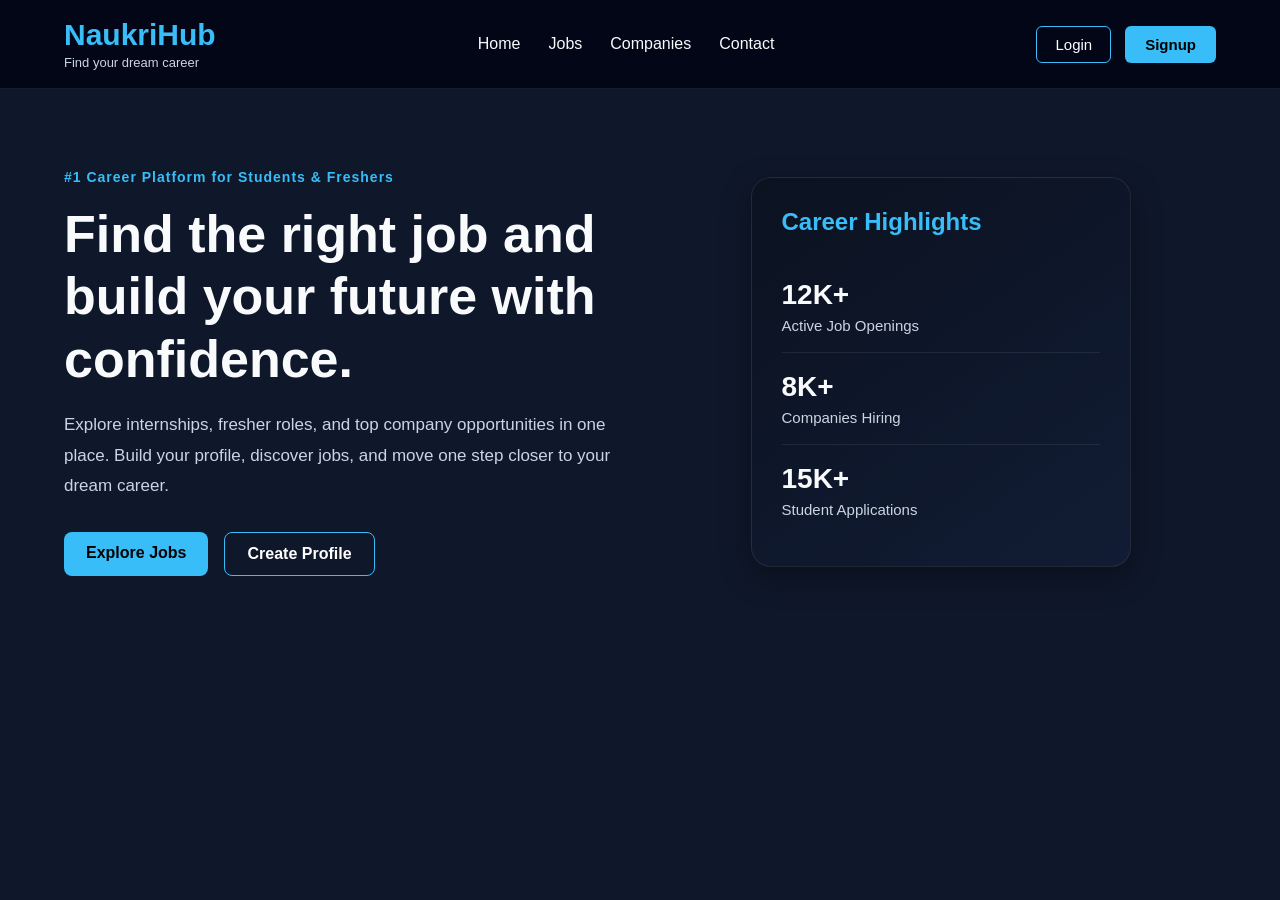
==== index.html @ 84130ef9 "navbar hero-section" ====
<!DOCTYPE html>
<html lang="en">
<head>
    <meta charset="UTF-8">
    <meta name="viewport" content="width=device-width, initial-scale=1.0">
    <title>NaukriHub</title>
    <link rel="stylesheet" href="css/style.css">

</head>
<body>
    <nav class="navbar">
    <div class="container">
        
        <div class="nav-left">
            <h1 class="logo">NaukriHub</h1>
            <p class="tagline">Find your dream career</p>
        </div>

        <ul class="nav-links">
            <li><a href="#">Home</a></li>
            <li><a href="jobs.html">Jobs</a></li>
            <li><a href="companies.html">Companies</a></li>
            <li><a href="contact.html">Contact</a></li>
        </ul>

        <div class="nav-buttons">
            <a href="login.html" class="login-btn">Login</a>
            <a href="signup.html" class="signup-btn">Signup</a>
        </div>

    </div>
</nav>

<section class="hero">
    <div class="container hero-container">

        <div class="hero-text">
            <p class="hero-tag">#1 Career Platform for Students & Freshers</p>
            <h2>Find the right job and build your future with confidence.</h2>
            <p class="hero-description">
                Explore internships, fresher roles, and top company opportunities in one place.
                Build your profile, discover jobs, and move one step closer to your dream career.
            </p>

            <div class="hero-buttons">
                <a href="jobs.html" class="primary-btn">Explore Jobs</a>
                <a href="signup.html" class="secondary-btn">Create Profile</a>
            </div>
        </div>

        <div class="hero-card">
            <div class="card-box">
                <h3>Career Highlights</h3>
                <div class="card-item">
                    <span>12K+</span>
                    <p>Active Job Openings</p>
                </div>
                <div class="card-item">
                    <span>8K+</span>
                    <p>Companies Hiring</p>
                </div>
                <div class="card-item">
                    <span>15K+</span>
                    <p>Student Applications</p>
                </div>
            </div>
        </div>

    </div>
</section>
</body>
</html>
---- css/style.css ----
/* Reset */
* {
    margin: 0;
    padding: 0;
    box-sizing: border-box;
}

/* Body */
body {
    font-family: Arial, sans-serif;
    background-color: #0f172a;
    color: white;
}

/* Navbar */
.navbar {
    width: 100%;
    background-color: #020617;
    border-bottom: 1px solid rgba(255, 255, 255, 0.08);
    padding: 18px 0;
    position: sticky;
    top: 0;
    z-index: 1000;
}

/* Container */
.container {
    width: 90%;
    max-width: 1200px;
    margin: 0 auto;

    display: flex;
    justify-content: space-between;
    align-items: center;
}

/* Left Part */
.nav-left {
    display: flex;
    flex-direction: column;
}

/* Logo */
.logo {
    font-size: 30px;
    font-weight: 700;
    color: #38bdf8;
    line-height: 1.1;
}

/* Tagline */
.tagline {
    font-size: 13px;
    color: #cbd5e1;
    margin-top: 4px;
}

/* Nav Links */
.nav-links {
    list-style: none;
    display: flex;
    gap: 28px;
}

/* Links */
.nav-links a {
    text-decoration: none;
    color: #f8fafc;
    font-size: 16px;
    font-weight: 500;
    transition: 0.3s ease;
    position: relative;
}

/* Hover Effect */
.nav-links a:hover {
    color: #38bdf8;
}

/* Buttons Wrapper */
.nav-buttons {
    display: flex;
    align-items: center;
    gap: 14px;
}

/* Login Button */
.login-btn {
    text-decoration: none;
    color: white;
    border: 1px solid #38bdf8;
    padding: 9px 18px;
    border-radius: 6px;
    font-size: 15px;
    transition: 0.3s ease;
}

.login-btn:hover {
    background-color: #38bdf8;
    color: black;
}

/* Signup Button */
.signup-btn {
    text-decoration: none;
    background-color: #38bdf8;
    color: black;
    padding: 10px 20px;
    border-radius: 6px;
    font-size: 15px;
    font-weight: 600;
    transition: 0.3s ease;
}

.signup-btn:hover {
    background-color:#0ea5e9;
    color: white;
}

/* Hero Section */
.hero {
    padding: 80px 0;
}

/* Hero Container */
.hero-container {
    display: flex;
    justify-content: space-between;
    align-items: center;
    gap: 50px;
}

/* Left Text Part */
.hero-text {
    flex: 1;
}

/* Small Tag */
.hero-tag {
    color: #38bdf8;
    font-size: 14px;
    font-weight: 600;
    margin-bottom: 18px;
    letter-spacing: 1px;
}

/* Main Heading */
.hero-text h2 {
    font-size: 52px;
    line-height: 1.2;
    margin-bottom: 20px;
    color: #f8fafc;
    max-width: 650px;
}

/* Description */
.hero-description {
    font-size: 17px;
    line-height: 1.8;
    color: #cbd5e1;
    max-width: 600px;
    margin-bottom: 30px;
}

/* Buttons Wrapper */
.hero-buttons {
    display: flex;
    gap: 16px;
    flex-wrap: wrap;
}

/* Primary Button */
.primary-btn {
    text-decoration: none;
    background-color: #38bdf8;
    color: #000;
    padding: 12px 22px;
    border-radius: 8px;
    font-weight: 600;
    transition: 0.3s ease;
}

.primary-btn:hover {
    background-color: #0ea5e9;
}

/* Secondary Button */
.secondary-btn {
    text-decoration: none;
    border: 1px solid #38bdf8;
    color: #fff;
    padding: 12px 22px;
    border-radius: 8px;
    font-weight: 600;
    transition: 0.3s ease;
}

.secondary-btn:hover {
    background-color: #38bdf8;
    color: #000;
}

/* Right Card Part */
.hero-card {
    flex: 1;
    display: flex;
    justify-content: center;
}

/* Card Box */
.card-box {
    width: 100%;
    max-width: 380px;
    background: linear-gradient(145deg, #0b1220, #111c34);
    border: 1px solid rgba(255, 255, 255, 0.08);
    padding: 30px;
    border-radius: 20px;
    box-shadow: 0 10px 30px rgba(0, 0, 0, 0.35);
}

/* Card Heading */
.card-box h3 {
    font-size: 24px;
    margin-bottom: 25px;
    color: #38bdf8;
}

/* Each Item */
.card-item {
    padding: 18px 0;
    border-bottom: 1px solid rgba(255, 255, 255, 0.08);
}

.card-item:last-child {
    border-bottom: none;
}

/* Number */
.card-item span {
    display: block;
    font-size: 28px;
    font-weight: 700;
    color: #f8fafc;
    margin-bottom: 6px;
}

/* Text */
.card-item p {
    font-size: 15px;
    color: #cbd5e1;
}
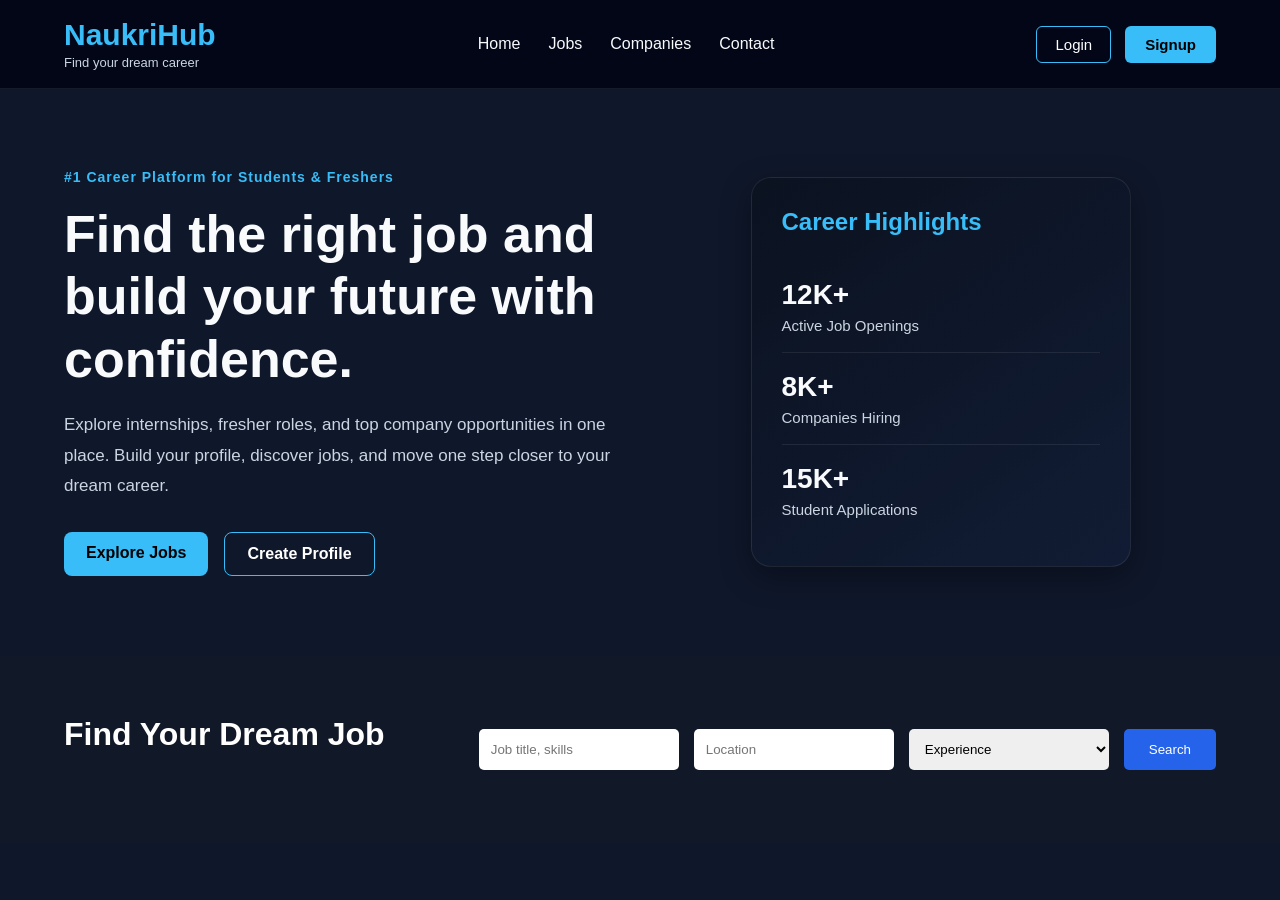
==== commit b3b4a7e0: "search code" ====
--- a/index.html
+++ b/index.html
@@ -68,5 +68,27 @@
 
     </div>
 </section>
+<section class="search-section">
+    <div class="container search-container">
+
+        <h2>Find Your Dream Job</h2>
+
+        <div class="search-box">
+            <input type="text" placeholder="Job title, skills">
+            <input type="text" placeholder="Location">
+            
+            <select>
+                <option>Experience</option>
+                <option>Fresher</option>
+                <option>1 Year</option>
+                <option>2 Years</option>
+                <option>3+ Years</option>
+            </select>
+
+            <button>Search</button>
+        </div>
+
+    </div>
+</section>
 </body>
 </html>
--- a/css/style.css
+++ b/css/style.css
@@ -248,4 +248,46 @@
 .card-item p {
     font-size: 15px;
     color: #cbd5e1;
+}
+.search-section {
+    background-color: #111827;
+    padding: 60px 0;
+}
+
+.search-container {
+    text-align: center;
+}
+
+.search-container h2 {
+    font-size: 32px;
+    margin-bottom: 30px;
+}
+
+.search-box {
+    display: flex;
+    justify-content: center;
+    gap: 15px;
+    flex-wrap: wrap;
+}
+
+.search-box input,
+.search-box select {
+    padding: 12px;
+    width: 200px;
+    border: none;
+    border-radius: 5px;
+    outline: none;
+}
+
+.search-box button {
+    padding: 12px 25px;
+    background-color: #2563eb;
+    color: white;
+    border: none;
+    border-radius: 5px;
+    cursor: pointer;
+}
+
+.search-box button:hover {
+    background-color: #1d4ed8;
 }
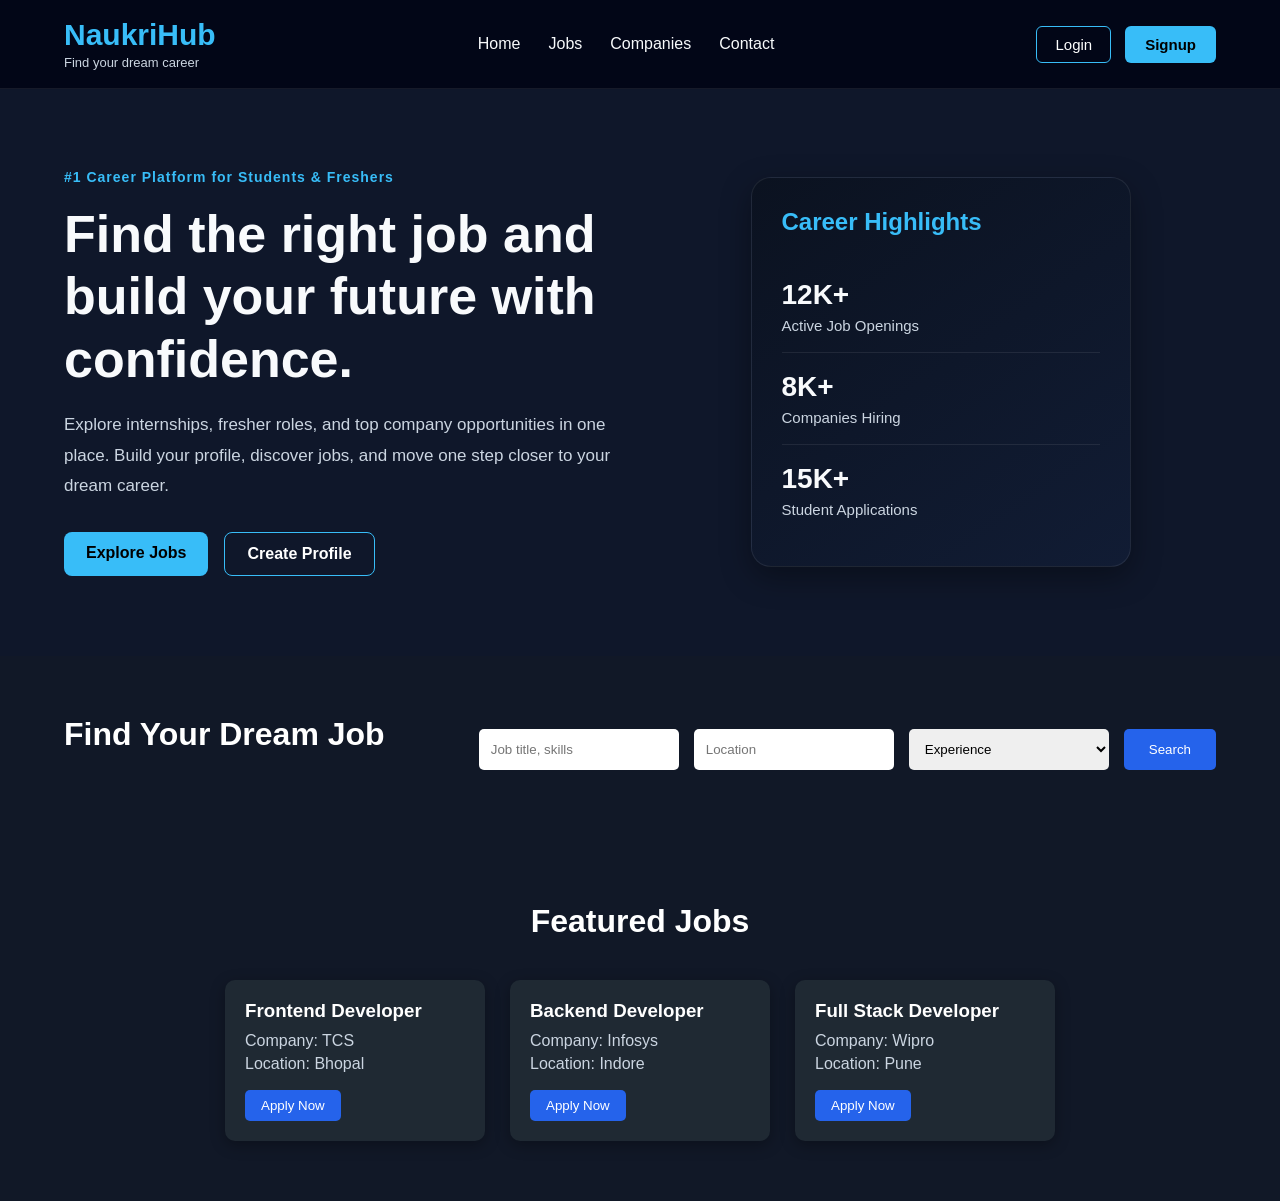
==== commit 4f3c4919: "feature job" ====
--- a/index.html
+++ b/index.html
@@ -90,5 +90,33 @@
 
     </div>
 </section>
+<section class="featured-jobs">
+    <h2>Featured Jobs</h2>
+
+    <div class="job-container">
+
+        <div class="job-card">
+            <h3>Frontend Developer</h3>
+            <p>Company: TCS</p>
+            <p>Location: Bhopal</p>
+            <button>Apply Now</button>
+        </div>
+
+        <div class="job-card">
+            <h3>Backend Developer</h3>
+            <p>Company: Infosys</p>
+            <p>Location: Indore</p>
+            <button>Apply Now</button>
+        </div>
+
+        <div class="job-card">
+            <h3>Full Stack Developer</h3>
+            <p>Company: Wipro</p>
+            <p>Location: Pune</p>
+            <button>Apply Now</button>
+        </div>
+
+    </div>
+</section>
 </body>
 </html>
--- a/css/style.css
+++ b/css/style.css
@@ -290,4 +290,95 @@
 
 .search-box button:hover {
     background-color: #1d4ed8;
+}
+/* Featured Jobs Section */
+.featured-jobs {
+    padding: 60px 10%;
+    background-color: #111827;
+    text-align: center;
+    color: white;
+}
+
+/* Section Heading */
+.featured-jobs h2 {
+    font-size: 32px;
+    margin-bottom: 40px;
+}
+
+/* Job Cards Container */
+.job-container {
+    display: flex;
+    justify-content: center;
+    gap: 25px;
+    flex-wrap: wrap;
+}
+
+/* Single Job Card */
+.job-card {
+    background-color: #1f2933;
+    padding: 20px;
+    width: 260px;
+    border-radius: 10px;
+    text-align: left;
+    box-shadow: 0 4px 15px rgba(0,0,0,0.3);
+    transition: transform 0.3s;
+}
+
+/* Card Hover Effect */
+.job-card:hover {
+    transform: translateY(-5px);
+}
+
+/* Job Title */
+.job-card h3 {
+    margin-bottom: 10px;
+    color: #ffffff;
+}
+
+/* Job Text */
+.job-card p {
+    margin: 5px 0;
+    color: #cbd5e1;
+}
+
+/* Button */
+.job-card button {
+    margin-top: 12px;
+    padding: 8px 16px;
+    border: none;
+    background-color: #2563eb;
+    color: white;
+    border-radius: 5px;
+    cursor: pointer;
+}
+
+/* Button Hover */
+.job-card button:hover {
+    background-color: #1e40af;
+}
+
+/* Tablet */
+@media (max-width: 992px) {
+    .job-container {
+        gap: 20px;
+    }
+
+    .job-card {
+        width: 45%;
+    }
+}
+
+/* Mobile */
+@media (max-width: 600px) {
+    .featured-jobs {
+        padding: 40px 5%;
+    }
+
+    .featured-jobs h2 {
+        font-size: 24px;
+    }
+
+    .job-card {
+        width: 100%;
+    }
 }
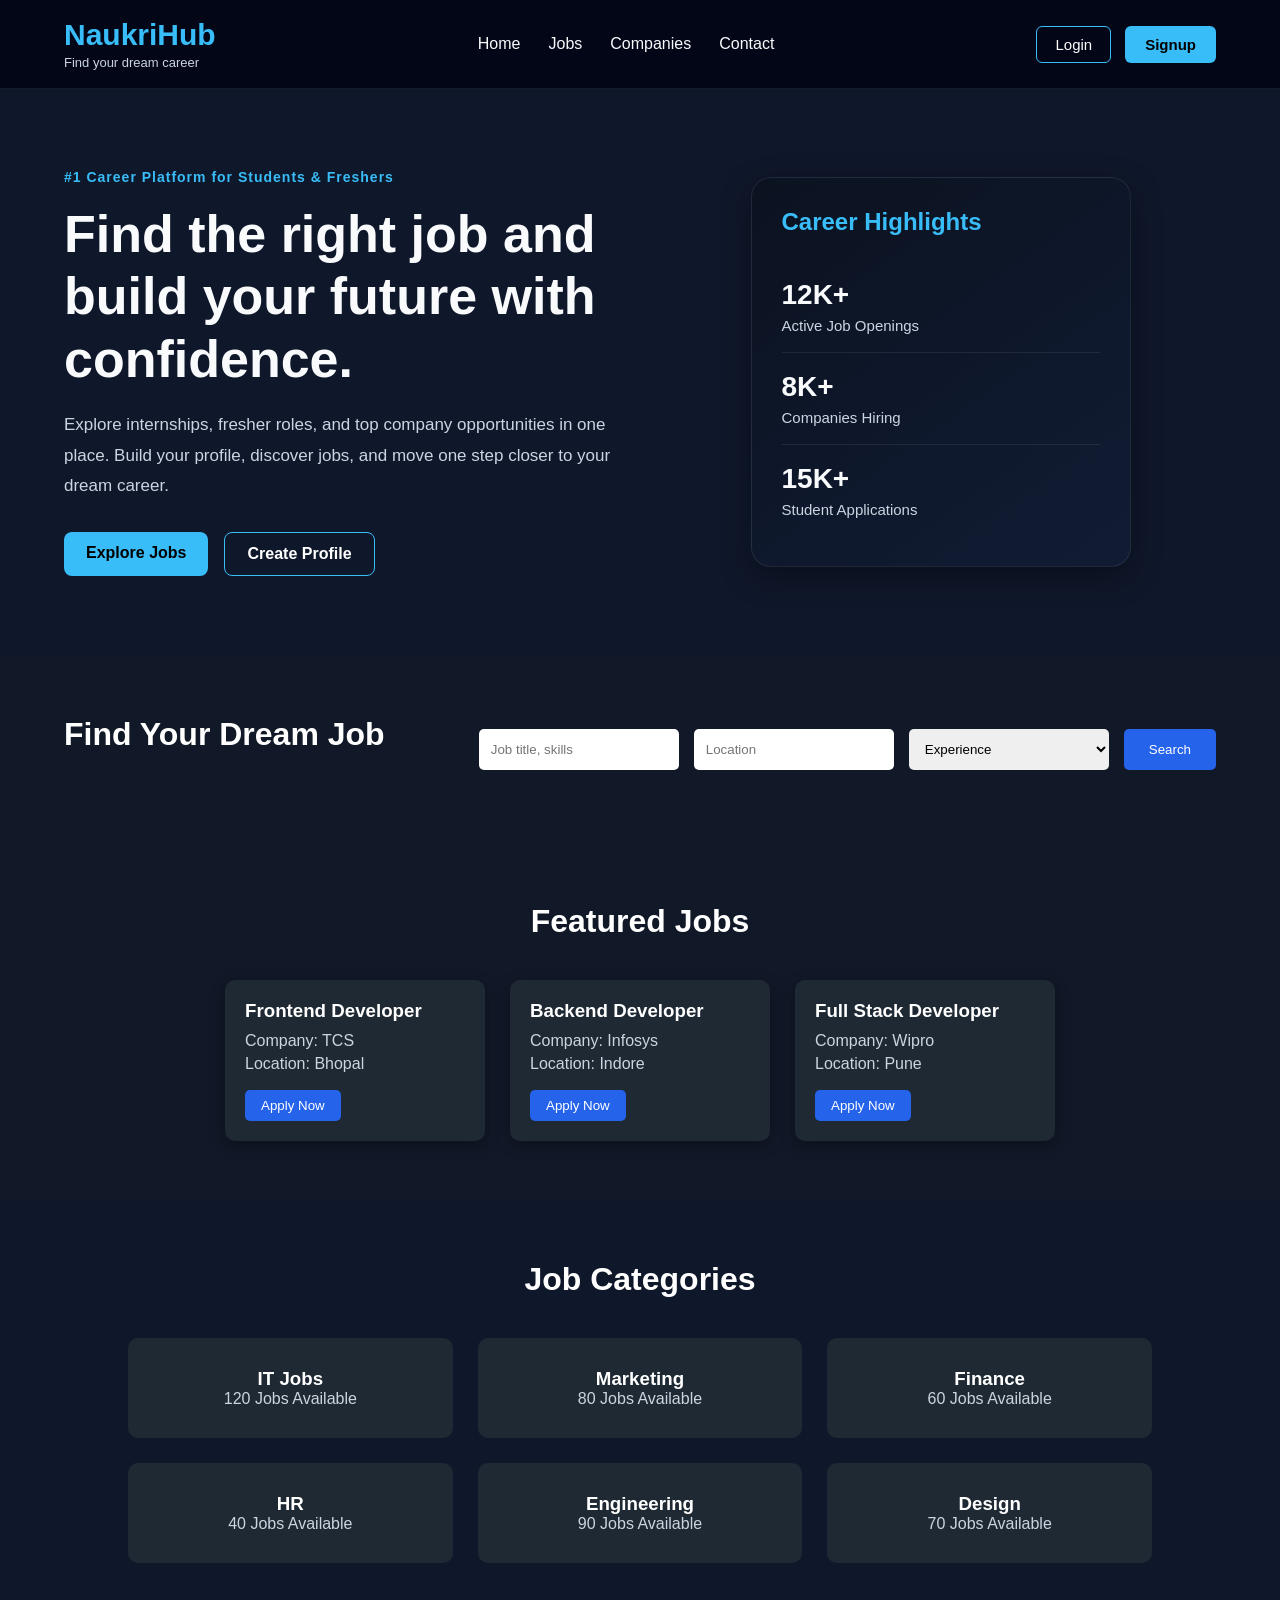
==== commit c2f8e17a: "job-categories" ====
--- a/index.html
+++ b/index.html
@@ -118,5 +118,42 @@
 
     </div>
 </section>
+<section class="categories">
+    <h2>Job Categories</h2>
+
+    <div class="category-container">
+
+        <div class="category-card">
+            <h3>IT Jobs</h3>
+            <p>120 Jobs Available</p>
+        </div>
+
+        <div class="category-card">
+            <h3>Marketing</h3>
+            <p>80 Jobs Available</p>
+        </div>
+
+        <div class="category-card">
+            <h3>Finance</h3>
+            <p>60 Jobs Available</p>
+        </div>
+
+        <div class="category-card">
+            <h3>HR</h3>
+            <p>40 Jobs Available</p>
+        </div>
+
+        <div class="category-card">
+            <h3>Engineering</h3>
+            <p>90 Jobs Available</p>
+        </div>
+
+        <div class="category-card">
+            <h3>Design</h3>
+            <p>70 Jobs Available</p>
+        </div>
+
+    </div>
+</section>
 </body>
 </html>
--- a/css/style.css
+++ b/css/style.css
@@ -381,4 +381,52 @@
     .job-card {
         width: 100%;
     }
-}+}
+/* feature job section end */
+.categories {
+    padding: 60px 10%;
+    background-color: #0f172a;
+    color: white;
+    text-align: center;
+}
+
+.categories h2 {
+    font-size: 32px;
+    margin-bottom: 40px;
+}
+
+.category-container {
+    display: grid;
+    grid-template-columns: repeat(3, 1fr);
+    gap: 25px;
+}
+
+.category-card {
+    background-color: #1f2933;
+    padding: 30px;
+    border-radius: 10px;
+    transition: 0.3s;
+}
+
+.category-card:hover {
+    transform: translateY(-5px);
+    background-color: #2563eb;
+}
+
+.category-card p {
+    color: #cbd5e1;
+}
+/* Tablet */
+@media (max-width: 900px) {
+    .category-container {
+        grid-template-columns: repeat(2, 1fr);
+    }
+}
+
+/* Mobile */
+@media (max-width: 500px) {
+    .category-container {
+        grid-template-columns: 1fr;
+    }
+}
+
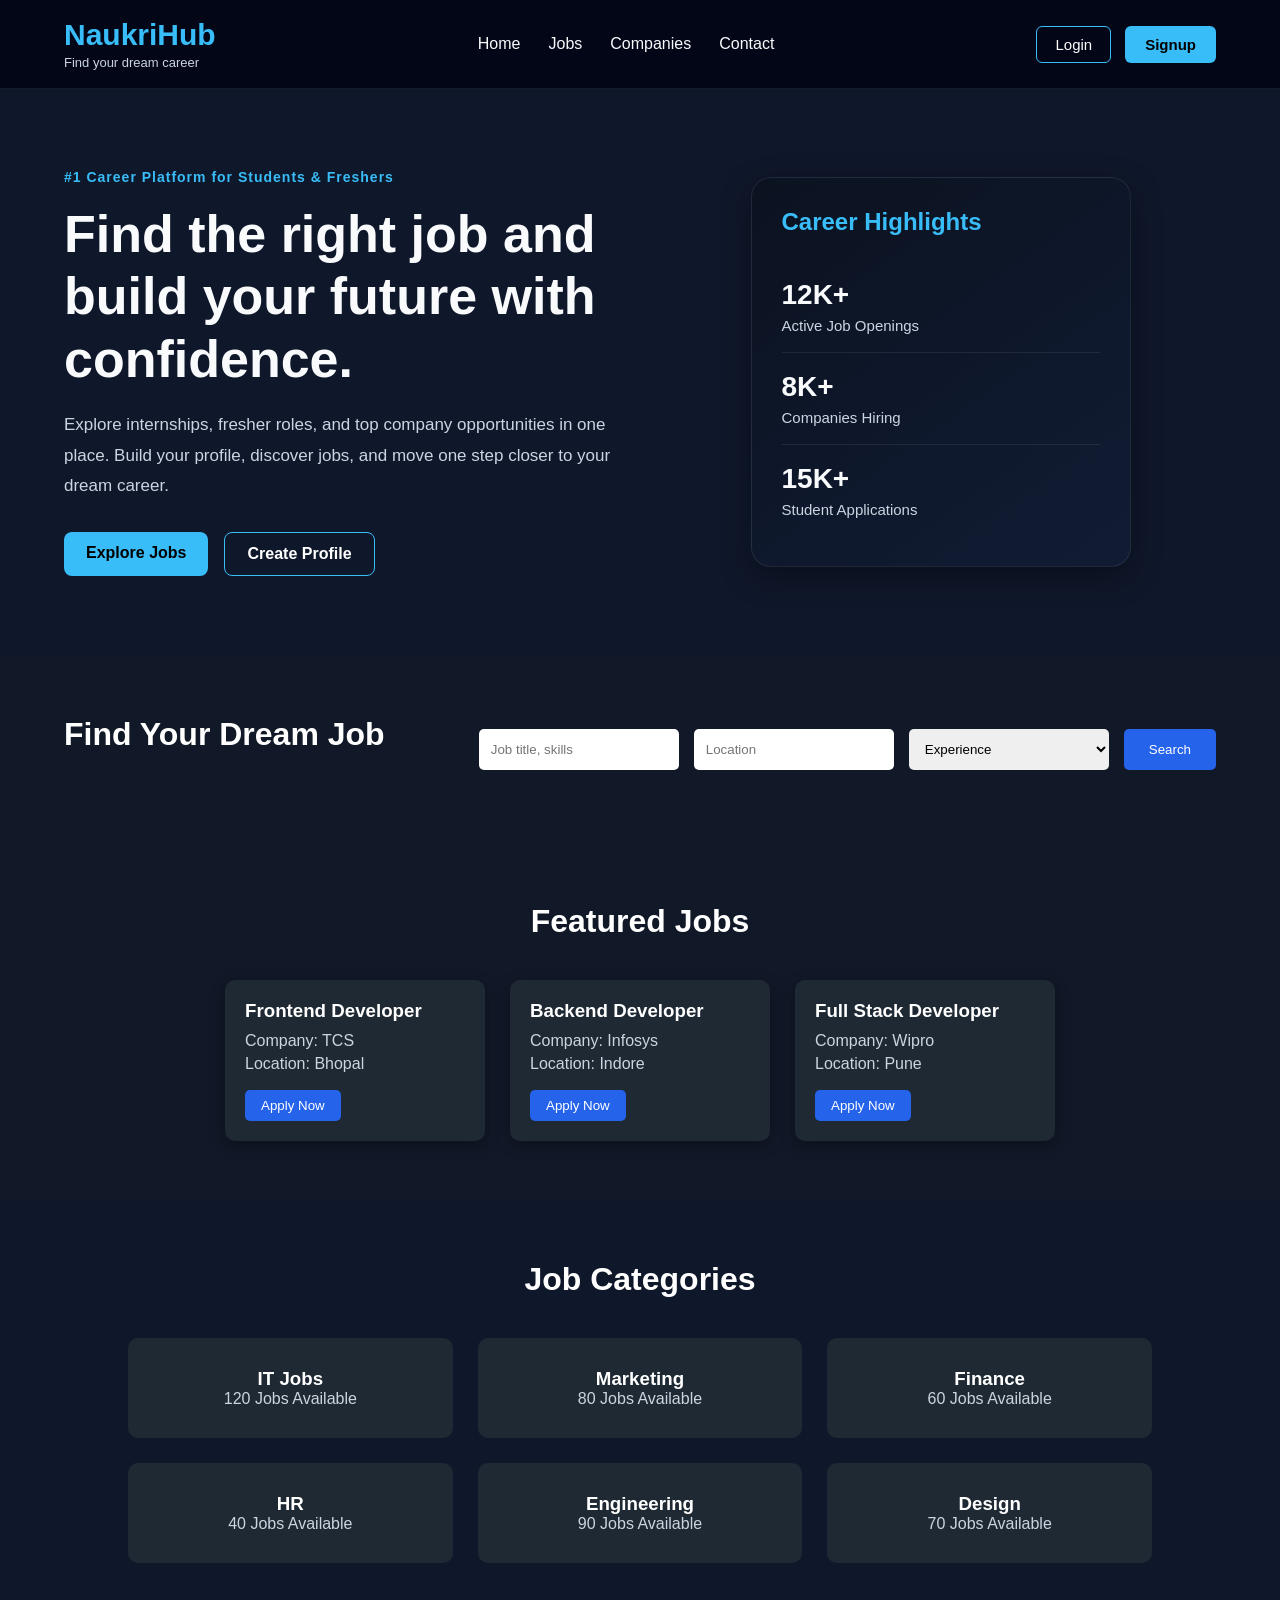
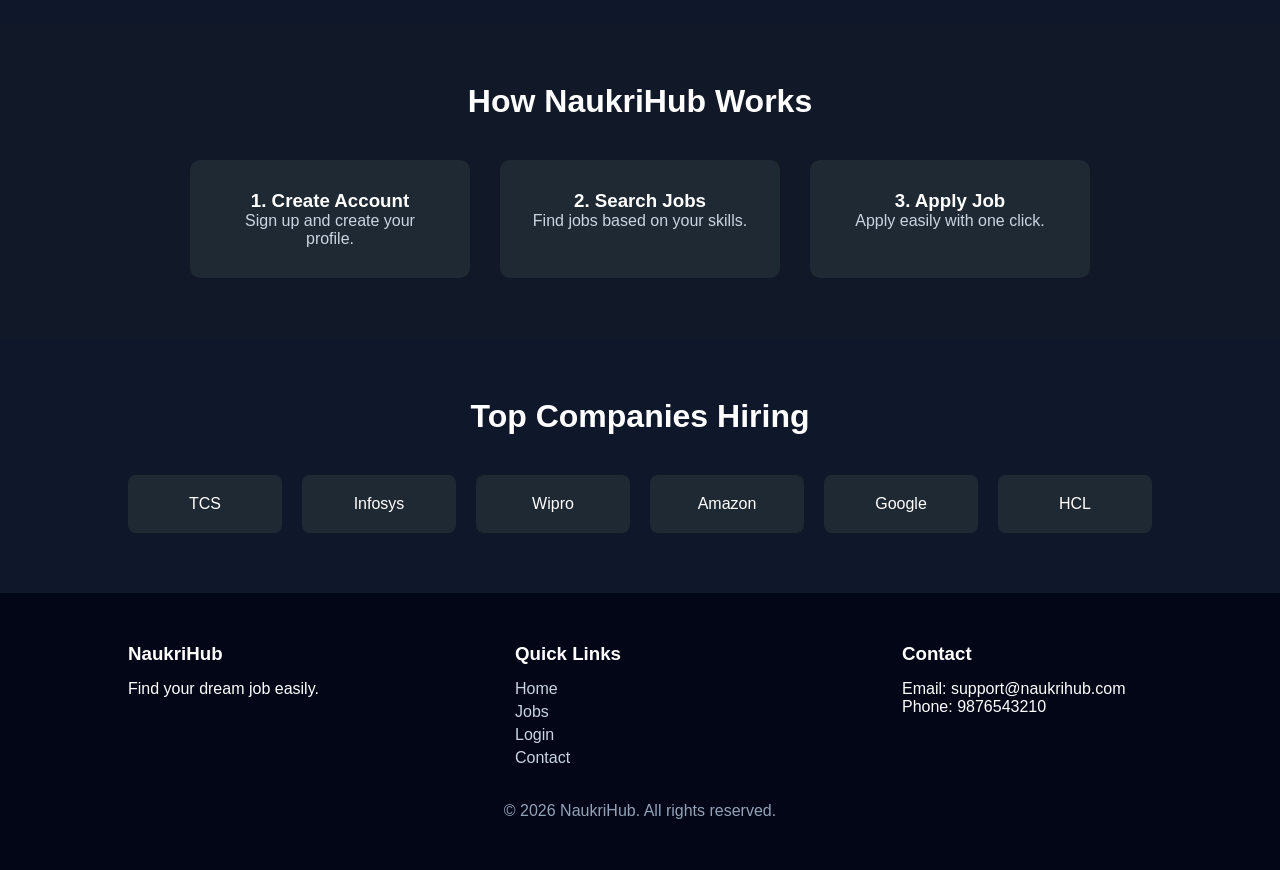
==== commit d996cb3a: "job page and job detail" ====
--- a/index.html
+++ b/index.html
@@ -155,5 +155,67 @@
 
     </div>
 </section>
+<section class="how-it-works">
+    <h2>How NaukriHub Works</h2>
+
+    <div class="steps-container">
+
+        <div class="step-card">
+            <h3>1. Create Account</h3>
+            <p>Sign up and create your profile.</p>
+        </div>
+
+        <div class="step-card">
+            <h3>2. Search Jobs</h3>
+            <p>Find jobs based on your skills.</p>
+        </div>
+
+        <div class="step-card">
+            <h3>3. Apply Job</h3>
+            <p>Apply easily with one click.</p>
+        </div>
+
+    </div>
+</section>
+<section class="top-companies">
+    <h2>Top Companies Hiring</h2>
+
+    <div class="company-container">
+
+        <div class="company-card">TCS</div>
+        <div class="company-card">Infosys</div>
+        <div class="company-card">Wipro</div>
+        <div class="company-card">Amazon</div>
+        <div class="company-card">Google</div>
+        <div class="company-card">HCL</div>
+
+    </div>
+</section>
+<footer class="footer">
+    <div class="footer-container">
+
+        <div class="footer-box">
+            <h3>NaukriHub</h3>
+            <p>Find your dream job easily.</p>
+        </div>
+
+        <div class="footer-box">
+            <h3>Quick Links</h3>
+            <a href="#">Home</a>
+            <a href="#">Jobs</a>
+            <a href="#">Login</a>
+            <a href="#">Contact</a>
+        </div>
+
+        <div class="footer-box">
+            <h3>Contact</h3>
+            <p>Email: support@naukrihub.com</p>
+            <p>Phone: 9876543210</p>
+        </div>
+
+    </div>
+
+    <p class="footer-bottom">© 2026 NaukriHub. All rights reserved.</p>
+</footer>
 </body>
 </html>
--- a/css/style.css
+++ b/css/style.css
@@ -430,3 +430,125 @@
     }
 }
 
+.how-it-works {
+    padding: 60px 10%;
+    background-color: #111827;
+    color: white;
+    text-align: center;
+}
+
+.how-it-works h2 {
+    font-size: 32px;
+    margin-bottom: 40px;
+}
+
+.steps-container {
+    display: flex;
+    justify-content: center;
+    gap: 30px;
+    flex-wrap: wrap;
+}
+
+.step-card {
+    background-color: #1f2933;
+    padding: 30px;
+    width: 280px;
+    border-radius: 10px;
+    transition: 0.3s;
+}
+
+.step-card:hover {
+    transform: translateY(-5px);
+    background-color: #2563eb;
+}
+
+.step-card p {
+    color: #cbd5e1;
+}
+@media (max-width: 768px) {
+    .step-card {
+        width: 100%;
+    }
+}
+.top-companies {
+    padding: 60px 10%;
+    background-color: #0f172a;
+    color: white;
+    text-align: center;
+}
+
+.top-companies h2 {
+    font-size: 32px;
+    margin-bottom: 40px;
+}
+
+.company-container {
+    display: grid;
+    grid-template-columns: repeat(6, 1fr);
+    gap: 20px;
+}
+
+.company-card {
+    background-color: #1f2933;
+    padding: 20px;
+    border-radius: 8px;
+    transition: 0.3s;
+}
+
+.company-card:hover {
+    background-color: #2563eb;
+    transform: translateY(-5px);
+}
+@media (max-width: 900px) {
+    .company-container {
+        grid-template-columns: repeat(3, 1fr);
+    }
+}
+
+@media (max-width: 500px) {
+    .company-container {
+        grid-template-columns: repeat(2, 1fr);
+    }
+}
+.footer {
+    background-color: #020617;
+    color: white;
+    padding: 50px 10%;
+}
+
+.footer-container {
+    display: flex;
+    justify-content: space-between;
+    flex-wrap: wrap;
+    gap: 30px;
+}
+
+.footer-box {
+    width: 250px;
+}
+
+.footer-box h3 {
+    margin-bottom: 15px;
+}
+
+.footer-box a {
+    display: block;
+    color: #cbd5e1;
+    margin: 5px 0;
+    text-decoration: none;
+}
+
+.footer-box a:hover {
+    color: #2563eb;
+}
+
+.footer-bottom {
+    text-align: center;
+    margin-top: 30px;
+    color: #94a3b8;
+}
+@media (max-width: 600px) {
+    .footer-container {
+        flex-direction: column;
+    }
+}
